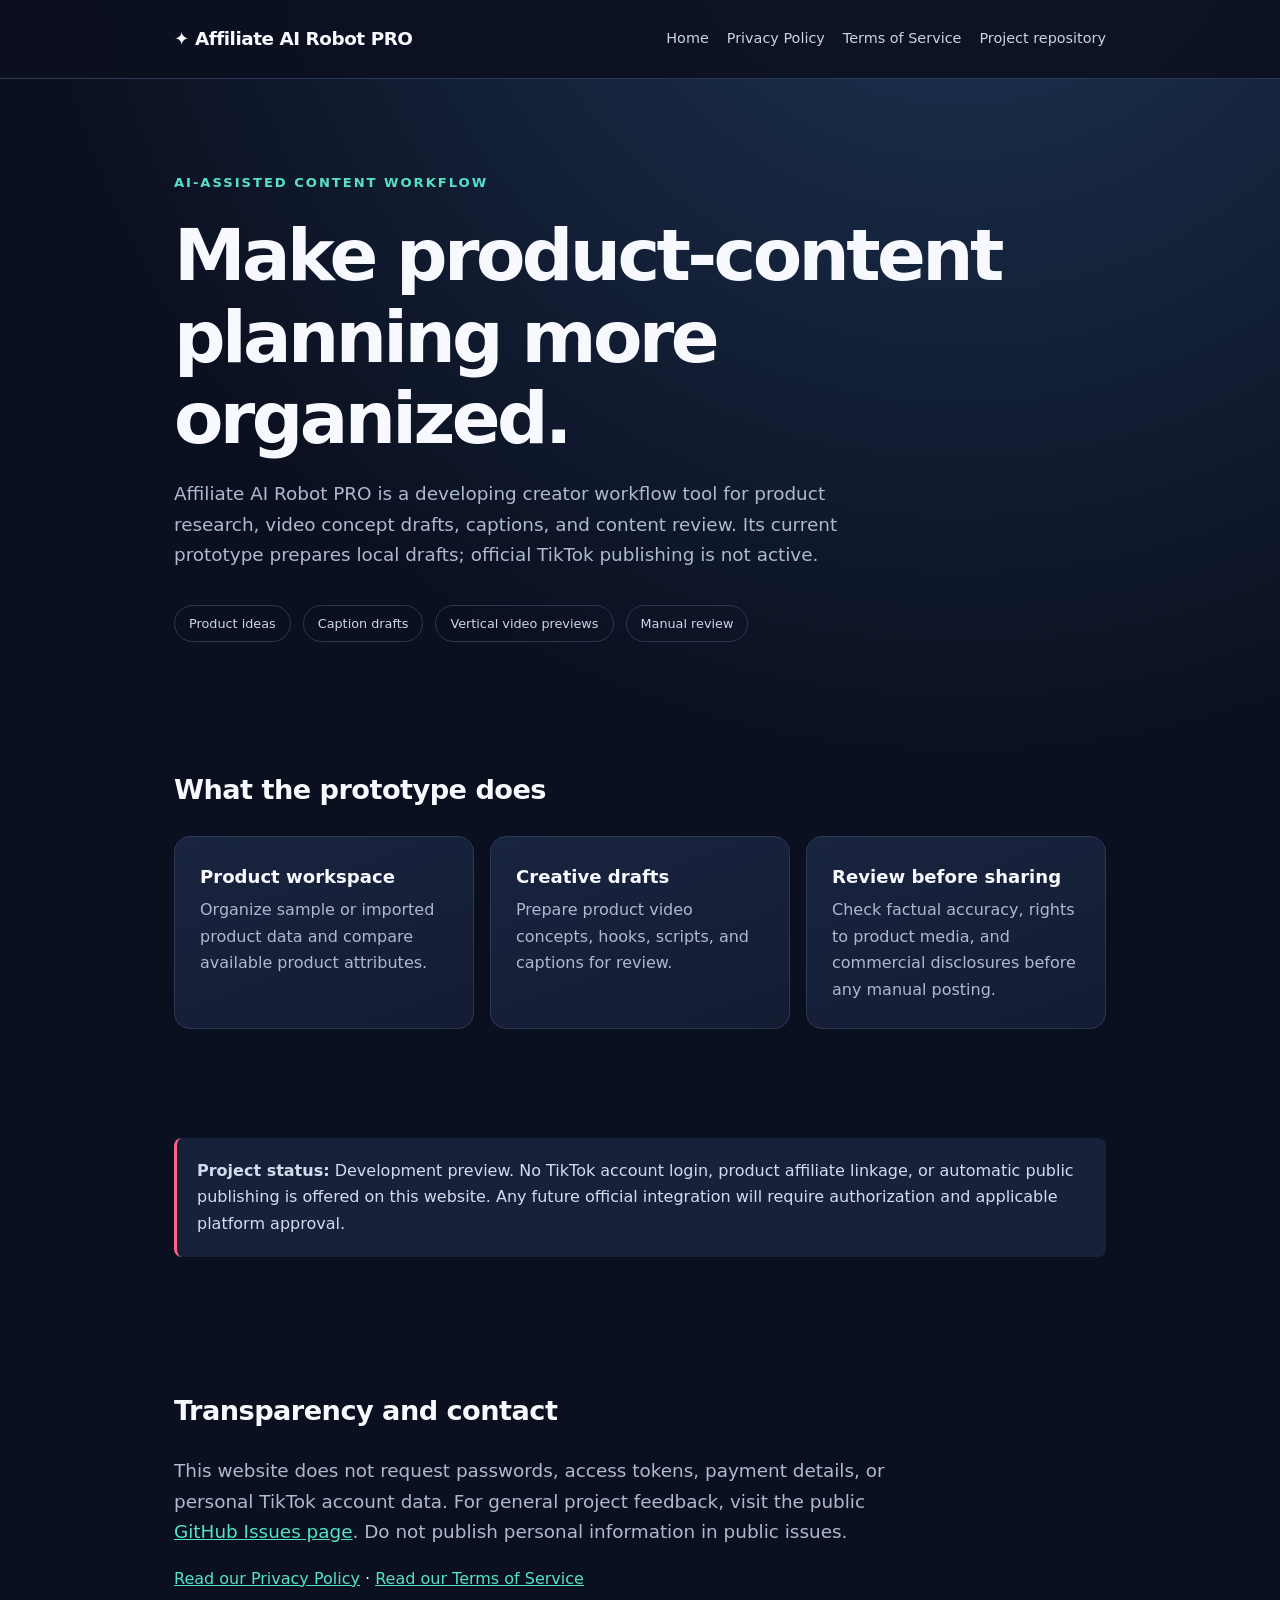
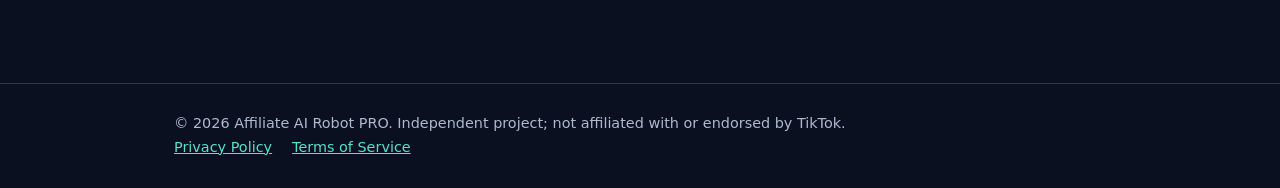
==== index.html @ 1ed5e054 "Add files via upload" ====
<!doctype html>
<html lang="en"><head><meta charset="utf-8"><meta name="viewport" content="width=device-width,initial-scale=1"><meta name="description" content="Independent AI-assisted creator workflow project in development."><title>Home | Affiliate AI Robot PRO</title><link rel="stylesheet" href="/style.css"></head><body>
<header><nav class="wrap"><a href="/" class="brand">✦ Affiliate AI Robot PRO</a><div class="links"><a href="/">Home</a><a href="/privacy.html">Privacy Policy</a><a href="/terms.html">Terms of Service</a><a href="https://github.com/matrasz/matrasz.github.io">Project repository</a></div></nav></header>
<main><div class="wrap"><section class="hero"><span class="eyebrow">AI-assisted content workflow</span><h1>Make product-content planning more organized.</h1><p class="lead">Affiliate AI Robot PRO is a developing creator workflow tool for product research, video concept drafts, captions, and content review. Its current prototype prepares local drafts; official TikTok publishing is not active.</p><div class="chips"><span class="pill">Product ideas</span><span class="pill">Caption drafts</span><span class="pill">Vertical video previews</span><span class="pill">Manual review</span></div></section><section class="section" id="features"><h2>What the prototype does</h2><div class="grid"><article class="panel"><h3>Product workspace</h3><p>Organize sample or imported product data and compare available product attributes.</p></article><article class="panel"><h3>Creative drafts</h3><p>Prepare product video concepts, hooks, scripts, and captions for review.</p></article><article class="panel"><h3>Review before sharing</h3><p>Check factual accuracy, rights to product media, and commercial disclosures before any manual posting.</p></article></div></section><section class="section"><div class="note"><strong>Project status:</strong> Development preview. No TikTok account login, product affiliate linkage, or automatic public publishing is offered on this website. Any future official integration will require authorization and applicable platform approval.</div></section><section class="section"><h2>Transparency and contact</h2><p class="lead">This website does not request passwords, access tokens, payment details, or personal TikTok account data. For general project feedback, visit the public <a href="https://github.com/matrasz/matrasz.github.io/issues">GitHub Issues page</a>. Do not publish personal information in public issues.</p><p><a href="/privacy.html">Read our Privacy Policy</a> · <a href="/terms.html">Read our Terms of Service</a></p></section></div></main><footer><div class="wrap">© 2026 Affiliate AI Robot PRO. Independent project; not affiliated with or endorsed by TikTok. <div><a href="/privacy.html">Privacy Policy</a><a href="/terms.html">Terms of Service</a></div></div></footer></body></html>
---- style.css ----
:root{color-scheme:dark;--bg:#0b1020;--panel:#141c32;--panel2:#192440;--muted:#aeb9d0;--white:#f7f9ff;--aqua:#55e1ca;--pink:#ff648a;--border:#2b3854}*{box-sizing:border-box}html{scroll-behavior:smooth}body{margin:0;background:radial-gradient(circle at 75% -10%,#1e3555 0%,#0b1020 43%);font:16px/1.65 system-ui,-apple-system,Segoe UI,Roboto,sans-serif;color:var(--white)}a{color:var(--aqua)}.wrap{max-width:980px;padding:0 24px;margin:auto}header{border-bottom:1px solid var(--border);background:#0b1020dc}nav{display:flex;align-items:center;justify-content:space-between;gap:14px;min-height:78px}nav .brand{font-size:1.15rem;font-weight:800;text-decoration:none;color:var(--white);letter-spacing:-.025em}nav .links{display:flex;gap:18px;flex-wrap:wrap}nav .links a{text-decoration:none;color:#cad3e4;font-size:.9rem}nav .links a:hover{color:var(--aqua)}.hero{padding:90px 0 70px}.eyebrow{color:var(--aqua);font-size:.82rem;font-weight:700;letter-spacing:.15em;text-transform:uppercase}.hero h1{max-width:850px;font-size:clamp(2.2rem,6vw,4.5rem);line-height:1.13;letter-spacing:-.05em;margin:20px 0}.lead{font-size:1.15rem;max-width:720px;color:var(--muted)}.pill{border:1px solid var(--border);border-radius:999px;padding:7px 14px;display:inline-block;color:#cbd7e9;font-size:.8rem}.chips{display:flex;gap:12px;flex-wrap:wrap;margin-top:34px}.section{padding:34px 0 75px}h2{font-size:1.7rem;letter-spacing:-.02em}h3{margin:0 0 6px;font-size:1.13rem}.grid{display:grid;grid-template-columns:repeat(3,1fr);gap:16px}.panel{padding:25px;background:linear-gradient(160deg,var(--panel2),var(--panel));border:1px solid var(--border);border-radius:16px}.panel p{color:var(--muted);margin:0}.note{padding:20px;border-left:3px solid var(--pink);background:#18213a;border-radius:8px;color:#d3dcee}.document{padding:46px 0 80px;max-width:800px}.document h1{font-size:2.3rem;line-height:1.2}.document h2{font-size:1.25rem;padding-top:16px}.document p,.document li{color:#d3ddef}.document ul{padding-left:24px}footer{border-top:1px solid var(--border);padding:28px 0;color:var(--muted);font-size:.9rem}footer a{margin-right:20px}code{color:#ffb0c4} @media(max-width:700px){.grid{grid-template-columns:1fr}nav{align-items:flex-start;flex-direction:column;padding:18px 0}nav .links{gap:13px}.hero{padding-top:56px}.document{padding-top:36px}}
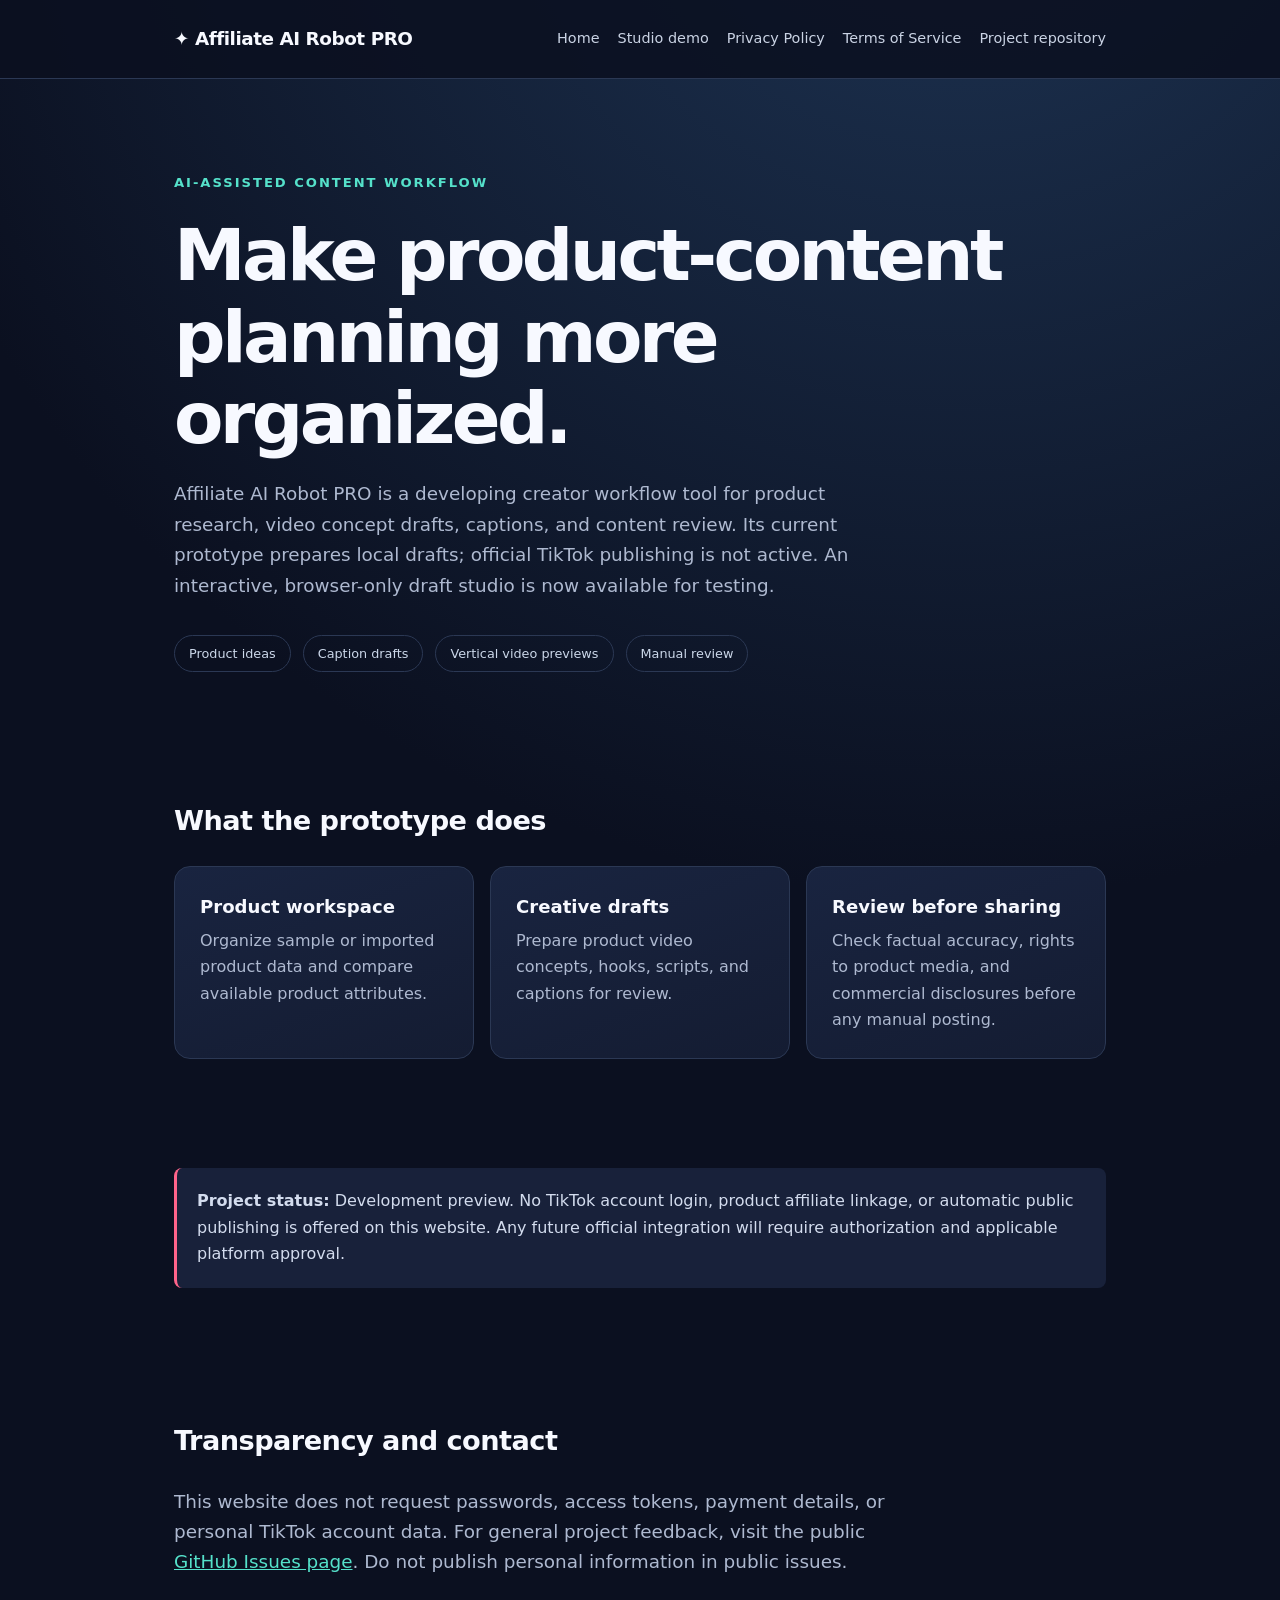
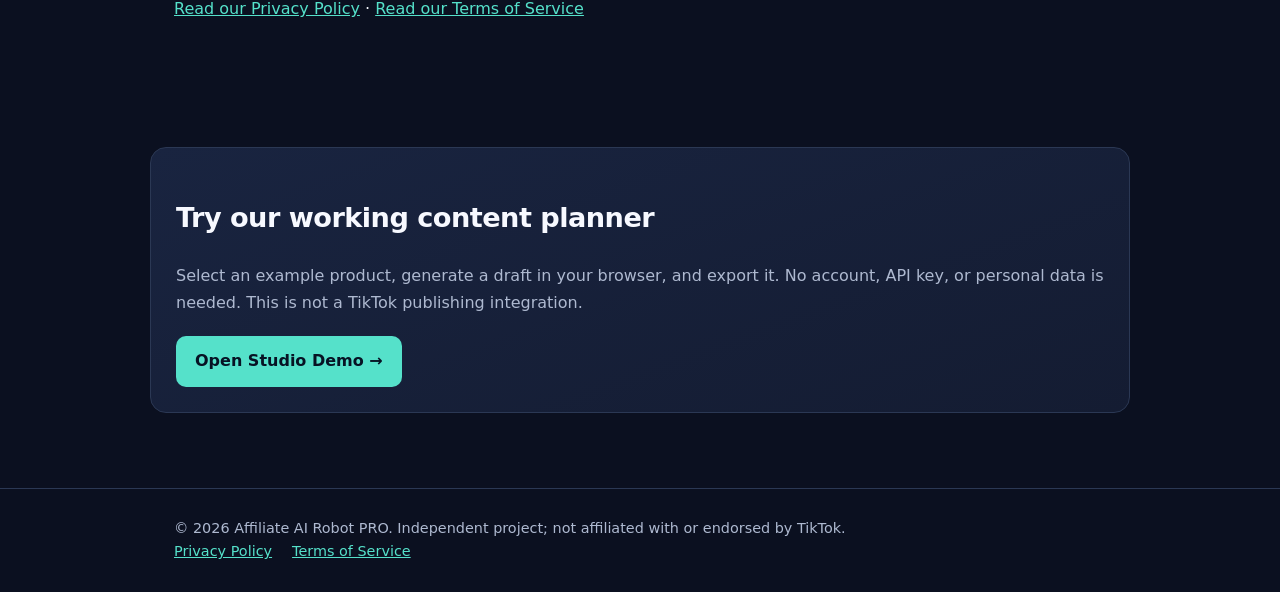
==== commit 2c581348: "Update Affiliate AI Robot PRO v0.3" ====
--- a/index.html
+++ b/index.html
@@ -1,4 +1,4 @@
 <!doctype html>
 <html lang="en"><head><meta charset="utf-8"><meta name="viewport" content="width=device-width,initial-scale=1"><meta name="description" content="Independent AI-assisted creator workflow project in development."><title>Home | Affiliate AI Robot PRO</title><link rel="stylesheet" href="/style.css"></head><body>
-<header><nav class="wrap"><a href="/" class="brand">✦ Affiliate AI Robot PRO</a><div class="links"><a href="/">Home</a><a href="/privacy.html">Privacy Policy</a><a href="/terms.html">Terms of Service</a><a href="https://github.com/matrasz/matrasz.github.io">Project repository</a></div></nav></header>
-<main><div class="wrap"><section class="hero"><span class="eyebrow">AI-assisted content workflow</span><h1>Make product-content planning more organized.</h1><p class="lead">Affiliate AI Robot PRO is a developing creator workflow tool for product research, video concept drafts, captions, and content review. Its current prototype prepares local drafts; official TikTok publishing is not active.</p><div class="chips"><span class="pill">Product ideas</span><span class="pill">Caption drafts</span><span class="pill">Vertical video previews</span><span class="pill">Manual review</span></div></section><section class="section" id="features"><h2>What the prototype does</h2><div class="grid"><article class="panel"><h3>Product workspace</h3><p>Organize sample or imported product data and compare available product attributes.</p></article><article class="panel"><h3>Creative drafts</h3><p>Prepare product video concepts, hooks, scripts, and captions for review.</p></article><article class="panel"><h3>Review before sharing</h3><p>Check factual accuracy, rights to product media, and commercial disclosures before any manual posting.</p></article></div></section><section class="section"><div class="note"><strong>Project status:</strong> Development preview. No TikTok account login, product affiliate linkage, or automatic public publishing is offered on this website. Any future official integration will require authorization and applicable platform approval.</div></section><section class="section"><h2>Transparency and contact</h2><p class="lead">This website does not request passwords, access tokens, payment details, or personal TikTok account data. For general project feedback, visit the public <a href="https://github.com/matrasz/matrasz.github.io/issues">GitHub Issues page</a>. Do not publish personal information in public issues.</p><p><a href="/privacy.html">Read our Privacy Policy</a> · <a href="/terms.html">Read our Terms of Service</a></p></section></div></main><footer><div class="wrap">© 2026 Affiliate AI Robot PRO. Independent project; not affiliated with or endorsed by TikTok. <div><a href="/privacy.html">Privacy Policy</a><a href="/terms.html">Terms of Service</a></div></div></footer></body></html>+<header><nav class="wrap"><a href="/" class="brand">✦ Affiliate AI Robot PRO</a><div class="links"><a href="/">Home</a><a href="/studio.html">Studio demo</a><a href="/privacy.html">Privacy Policy</a><a href="/terms.html">Terms of Service</a><a href="https://github.com/matrasz/matrasz.github.io">Project repository</a></div></nav></header>
+<main><div class="wrap"><section class="hero"><span class="eyebrow">AI-assisted content workflow</span><h1>Make product-content planning more organized.</h1><p class="lead">Affiliate AI Robot PRO is a developing creator workflow tool for product research, video concept drafts, captions, and content review. Its current prototype prepares local drafts; official TikTok publishing is not active. An interactive, browser-only draft studio is now available for testing.</p><div class="chips"><span class="pill">Product ideas</span><span class="pill">Caption drafts</span><span class="pill">Vertical video previews</span><span class="pill">Manual review</span></div></section><section class="section" id="features"><h2>What the prototype does</h2><div class="grid"><article class="panel"><h3>Product workspace</h3><p>Organize sample or imported product data and compare available product attributes.</p></article><article class="panel"><h3>Creative drafts</h3><p>Prepare product video concepts, hooks, scripts, and captions for review.</p></article><article class="panel"><h3>Review before sharing</h3><p>Check factual accuracy, rights to product media, and commercial disclosures before any manual posting.</p></article></div></section><section class="section"><div class="note"><strong>Project status:</strong> Development preview. No TikTok account login, product affiliate linkage, or automatic public publishing is offered on this website. Any future official integration will require authorization and applicable platform approval.</div></section><section class="section"><h2>Transparency and contact</h2><p class="lead">This website does not request passwords, access tokens, payment details, or personal TikTok account data. For general project feedback, visit the public <a href="https://github.com/matrasz/matrasz.github.io/issues">GitHub Issues page</a>. Do not publish personal information in public issues.</p><p><a href="/privacy.html">Read our Privacy Policy</a> · <a href="/terms.html">Read our Terms of Service</a></p></section></div><section class="wrap section"><div class="panel"><h2>Try our working content planner</h2><p>Select an example product, generate a draft in your browser, and export it. No account, API key, or personal data is needed. This is not a TikTok publishing integration.</p><p style="margin-top:20px"><a class="cta" href="/studio.html">Open Studio Demo →</a></p></div></section></main><footer><div class="wrap">© 2026 Affiliate AI Robot PRO. Independent project; not affiliated with or endorsed by TikTok. <div><a href="/privacy.html">Privacy Policy</a><a href="/terms.html">Terms of Service</a></div></div></footer></body></html>
--- a/style.css
+++ b/style.css
@@ -1,2 +1,4 @@
 
 :root{color-scheme:dark;--bg:#0b1020;--panel:#141c32;--panel2:#192440;--muted:#aeb9d0;--white:#f7f9ff;--aqua:#55e1ca;--pink:#ff648a;--border:#2b3854}*{box-sizing:border-box}html{scroll-behavior:smooth}body{margin:0;background:radial-gradient(circle at 75% -10%,#1e3555 0%,#0b1020 43%);font:16px/1.65 system-ui,-apple-system,Segoe UI,Roboto,sans-serif;color:var(--white)}a{color:var(--aqua)}.wrap{max-width:980px;padding:0 24px;margin:auto}header{border-bottom:1px solid var(--border);background:#0b1020dc}nav{display:flex;align-items:center;justify-content:space-between;gap:14px;min-height:78px}nav .brand{font-size:1.15rem;font-weight:800;text-decoration:none;color:var(--white);letter-spacing:-.025em}nav .links{display:flex;gap:18px;flex-wrap:wrap}nav .links a{text-decoration:none;color:#cad3e4;font-size:.9rem}nav .links a:hover{color:var(--aqua)}.hero{padding:90px 0 70px}.eyebrow{color:var(--aqua);font-size:.82rem;font-weight:700;letter-spacing:.15em;text-transform:uppercase}.hero h1{max-width:850px;font-size:clamp(2.2rem,6vw,4.5rem);line-height:1.13;letter-spacing:-.05em;margin:20px 0}.lead{font-size:1.15rem;max-width:720px;color:var(--muted)}.pill{border:1px solid var(--border);border-radius:999px;padding:7px 14px;display:inline-block;color:#cbd7e9;font-size:.8rem}.chips{display:flex;gap:12px;flex-wrap:wrap;margin-top:34px}.section{padding:34px 0 75px}h2{font-size:1.7rem;letter-spacing:-.02em}h3{margin:0 0 6px;font-size:1.13rem}.grid{display:grid;grid-template-columns:repeat(3,1fr);gap:16px}.panel{padding:25px;background:linear-gradient(160deg,var(--panel2),var(--panel));border:1px solid var(--border);border-radius:16px}.panel p{color:var(--muted);margin:0}.note{padding:20px;border-left:3px solid var(--pink);background:#18213a;border-radius:8px;color:#d3dcee}.document{padding:46px 0 80px;max-width:800px}.document h1{font-size:2.3rem;line-height:1.2}.document h2{font-size:1.25rem;padding-top:16px}.document p,.document li{color:#d3ddef}.document ul{padding-left:24px}footer{border-top:1px solid var(--border);padding:28px 0;color:var(--muted);font-size:.9rem}footer a{margin-right:20px}code{color:#ffb0c4} @media(max-width:700px){.grid{grid-template-columns:1fr}nav{align-items:flex-start;flex-direction:column;padding:18px 0}nav .links{gap:13px}.hero{padding-top:56px}.document{padding-top:36px}}
+
+.cta{display:inline-block;background:var(--aqua);color:#071324;padding:12px 19px;border-radius:10px;text-decoration:none;font-weight:800}.field{display:block;color:#cdd8e9;font-weight:650;margin-bottom:7px}.form-grid{display:grid;grid-template-columns:1fr 1fr;gap:16px}.control{width:100%;border:1px solid #4c6080;border-radius:10px;background:#0d162b;color:white;padding:12px;font:inherit}.control:focus{outline:2px solid var(--aqua)}.output{white-space:pre-wrap;line-height:1.8;overflow-wrap:anywhere;border:1px solid var(--border);background:#091123;padding:20px;border-radius:12px;min-height:120px}.action{border:1px solid #38506b;color:#f7f9ff;background:#202e4c;border-radius:10px;padding:12px 20px;font-weight:700;cursor:pointer}.action.primary{background:var(--aqua);color:#061522}.action:disabled{opacity:.45}.label-note{color:var(--muted);font-size:.89rem;margin-top:8px}.actions{display:flex;gap:12px;flex-wrap:wrap;margin-top:18px}.status{padding:10px 0;color:var(--aqua);font-size:.9rem} @media(max-width:700px){.form-grid{grid-template-columns:1fr}}
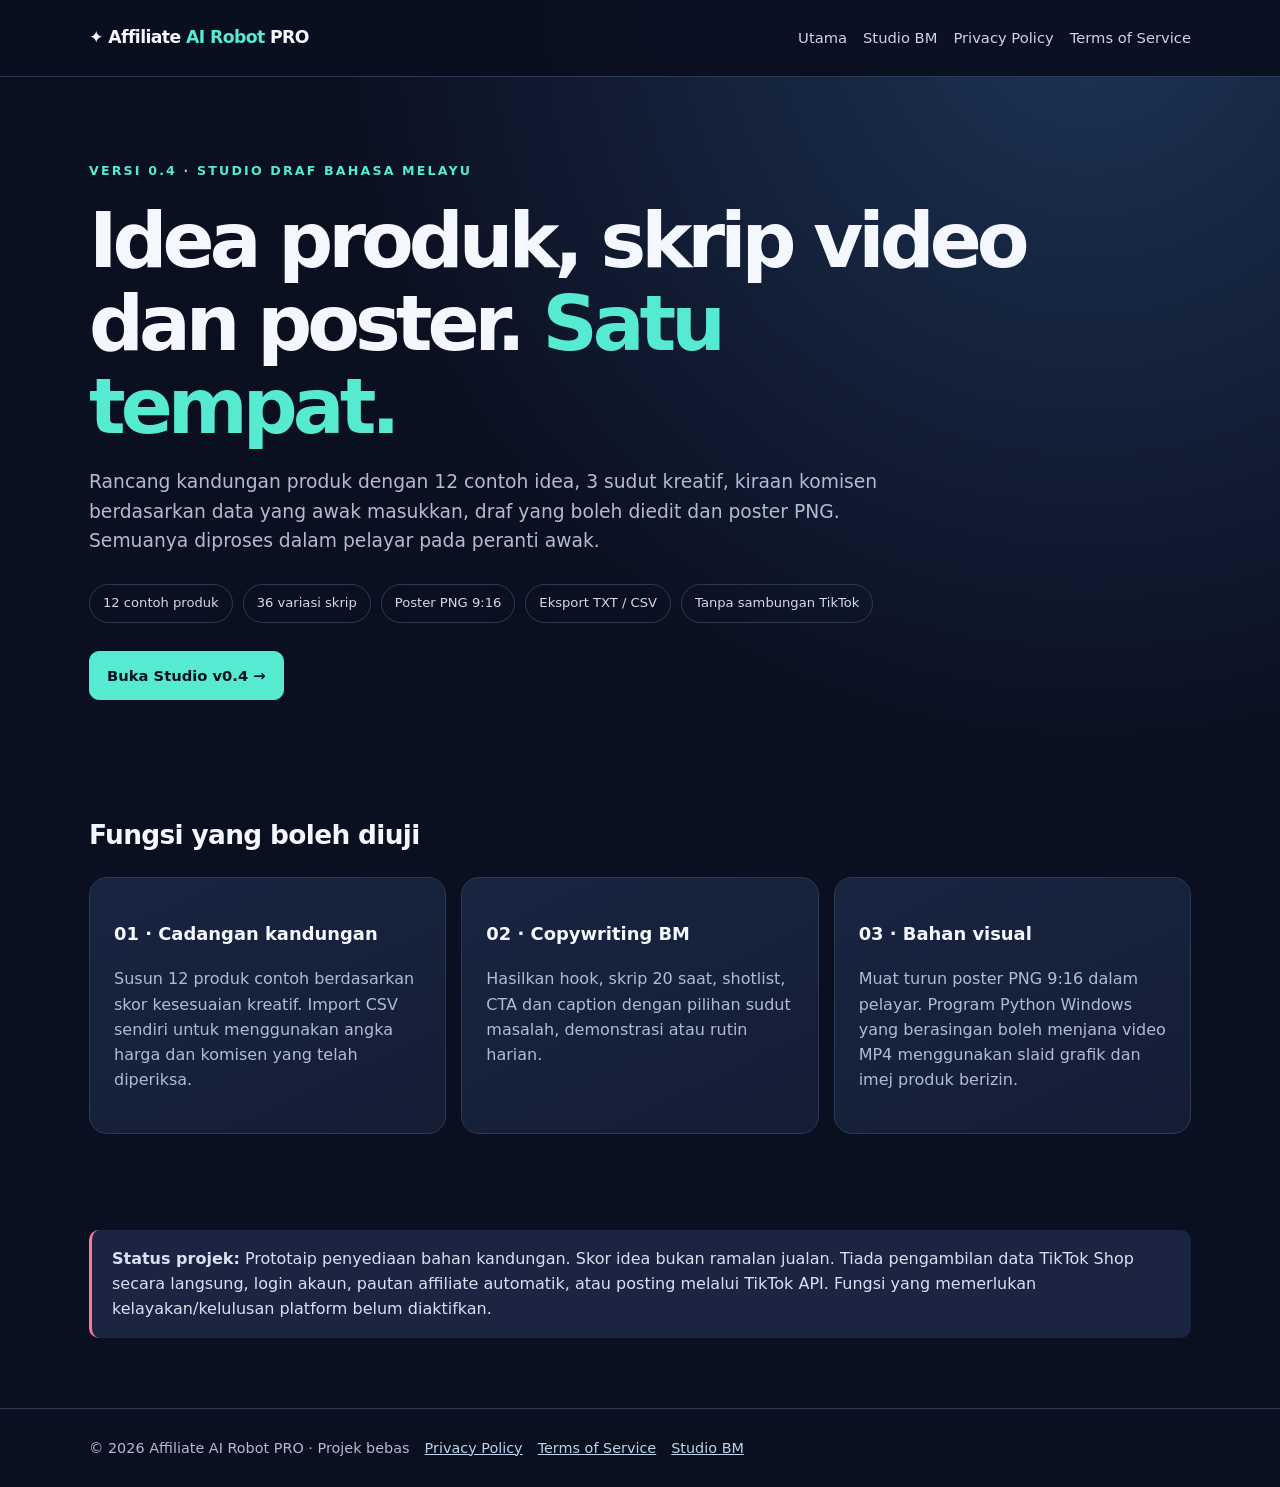
==== commit 8a310145: "Update Affiliate AI Robot PRO v0.4" ====
--- a/index.html
+++ b/index.html
@@ -1,4 +1,6 @@
-<!doctype html>
-<html lang="en"><head><meta charset="utf-8"><meta name="viewport" content="width=device-width,initial-scale=1"><meta name="description" content="Independent AI-assisted creator workflow project in development."><title>Home | Affiliate AI Robot PRO</title><link rel="stylesheet" href="/style.css"></head><body>
-<header><nav class="wrap"><a href="/" class="brand">✦ Affiliate AI Robot PRO</a><div class="links"><a href="/">Home</a><a href="/studio.html">Studio demo</a><a href="/privacy.html">Privacy Policy</a><a href="/terms.html">Terms of Service</a><a href="https://github.com/matrasz/matrasz.github.io">Project repository</a></div></nav></header>
-<main><div class="wrap"><section class="hero"><span class="eyebrow">AI-assisted content workflow</span><h1>Make product-content planning more organized.</h1><p class="lead">Affiliate AI Robot PRO is a developing creator workflow tool for product research, video concept drafts, captions, and content review. Its current prototype prepares local drafts; official TikTok publishing is not active. An interactive, browser-only draft studio is now available for testing.</p><div class="chips"><span class="pill">Product ideas</span><span class="pill">Caption drafts</span><span class="pill">Vertical video previews</span><span class="pill">Manual review</span></div></section><section class="section" id="features"><h2>What the prototype does</h2><div class="grid"><article class="panel"><h3>Product workspace</h3><p>Organize sample or imported product data and compare available product attributes.</p></article><article class="panel"><h3>Creative drafts</h3><p>Prepare product video concepts, hooks, scripts, and captions for review.</p></article><article class="panel"><h3>Review before sharing</h3><p>Check factual accuracy, rights to product media, and commercial disclosures before any manual posting.</p></article></div></section><section class="section"><div class="note"><strong>Project status:</strong> Development preview. No TikTok account login, product affiliate linkage, or automatic public publishing is offered on this website. Any future official integration will require authorization and applicable platform approval.</div></section><section class="section"><h2>Transparency and contact</h2><p class="lead">This website does not request passwords, access tokens, payment details, or personal TikTok account data. For general project feedback, visit the public <a href="https://github.com/matrasz/matrasz.github.io/issues">GitHub Issues page</a>. Do not publish personal information in public issues.</p><p><a href="/privacy.html">Read our Privacy Policy</a> · <a href="/terms.html">Read our Terms of Service</a></p></section></div><section class="wrap section"><div class="panel"><h2>Try our working content planner</h2><p>Select an example product, generate a draft in your browser, and export it. No account, API key, or personal data is needed. This is not a TikTok publishing integration.</p><p style="margin-top:20px"><a class="cta" href="/studio.html">Open Studio Demo →</a></p></div></section></main><footer><div class="wrap">© 2026 Affiliate AI Robot PRO. Independent project; not affiliated with or endorsed by TikTok. <div><a href="/privacy.html">Privacy Policy</a><a href="/terms.html">Terms of Service</a></div></div></footer></body></html>+<!doctype html><html lang="ms"><head><meta charset="utf-8"><meta name="viewport" content="width=device-width, initial-scale=1"><meta name="description" content="Affiliate AI Robot PRO: studio draf promosi produk Bahasa Melayu yang berjalan dalam pelayar."><title>Affiliate AI Robot PRO · v0.4</title><link rel="stylesheet" href="/style.css"></head><body>
+<header><nav class="wrap"><a class="brand" href="/">✦ Affiliate <b>AI Robot</b> PRO</a><div class="links"><a href="/">Utama</a><a href="/studio.html">Studio BM</a><a href="/privacy.html">Privacy Policy</a><a href="/terms.html">Terms of Service</a></div></nav></header>
+<main class="wrap"><section class="hero"><span class="eyebrow">Versi 0.4 · Studio Draf Bahasa Melayu</span><h1>Idea produk, skrip video dan poster. <em>Satu tempat.</em></h1><p class="lead">Rancang kandungan produk dengan 12 contoh idea, 3 sudut kreatif, kiraan komisen berdasarkan data yang awak masukkan, draf yang boleh diedit dan poster PNG. Semuanya diproses dalam pelayar pada peranti awak.</p><div class="chips"><span class="pill">12 contoh produk</span><span class="pill">36 variasi skrip</span><span class="pill">Poster PNG 9:16</span><span class="pill">Eksport TXT / CSV</span><span class="pill">Tanpa sambungan TikTok</span></div><a class="button primary" href="/studio.html">Buka Studio v0.4 →</a></section>
+<section class="section"><h2>Fungsi yang boleh diuji</h2><div class="grid"><article class="panel"><h3>01 · Cadangan kandungan</h3><p>Susun 12 produk contoh berdasarkan skor kesesuaian kreatif. Import CSV sendiri untuk menggunakan angka harga dan komisen yang telah diperiksa.</p></article><article class="panel"><h3>02 · Copywriting BM</h3><p>Hasilkan hook, skrip 20 saat, shotlist, CTA dan caption dengan pilihan sudut masalah, demonstrasi atau rutin harian.</p></article><article class="panel"><h3>03 · Bahan visual</h3><p>Muat turun poster PNG 9:16 dalam pelayar. Program Python Windows yang berasingan boleh menjana video MP4 menggunakan slaid grafik dan imej produk berizin.</p></article></div></section>
+<section class="section"><div class="note"><strong>Status projek:</strong> Prototaip penyediaan bahan kandungan. Skor idea bukan ramalan jualan. Tiada pengambilan data TikTok Shop secara langsung, login akaun, pautan affiliate automatik, atau posting melalui TikTok API. Fungsi yang memerlukan kelayakan/kelulusan platform belum diaktifkan.</div></section></main>
+<footer><div class="wrap footlinks"><span>© 2026 Affiliate AI Robot PRO · Projek bebas</span><a href="/privacy.html">Privacy Policy</a><a href="/terms.html">Terms of Service</a><a href="/studio.html">Studio BM</a></div></footer></body></html>
--- a/style.css
+++ b/style.css
@@ -1,4 +1 @@
-
-:root{color-scheme:dark;--bg:#0b1020;--panel:#141c32;--panel2:#192440;--muted:#aeb9d0;--white:#f7f9ff;--aqua:#55e1ca;--pink:#ff648a;--border:#2b3854}*{box-sizing:border-box}html{scroll-behavior:smooth}body{margin:0;background:radial-gradient(circle at 75% -10%,#1e3555 0%,#0b1020 43%);font:16px/1.65 system-ui,-apple-system,Segoe UI,Roboto,sans-serif;color:var(--white)}a{color:var(--aqua)}.wrap{max-width:980px;padding:0 24px;margin:auto}header{border-bottom:1px solid var(--border);background:#0b1020dc}nav{display:flex;align-items:center;justify-content:space-between;gap:14px;min-height:78px}nav .brand{font-size:1.15rem;font-weight:800;text-decoration:none;color:var(--white);letter-spacing:-.025em}nav .links{display:flex;gap:18px;flex-wrap:wrap}nav .links a{text-decoration:none;color:#cad3e4;font-size:.9rem}nav .links a:hover{color:var(--aqua)}.hero{padding:90px 0 70px}.eyebrow{color:var(--aqua);font-size:.82rem;font-weight:700;letter-spacing:.15em;text-transform:uppercase}.hero h1{max-width:850px;font-size:clamp(2.2rem,6vw,4.5rem);line-height:1.13;letter-spacing:-.05em;margin:20px 0}.lead{font-size:1.15rem;max-width:720px;color:var(--muted)}.pill{border:1px solid var(--border);border-radius:999px;padding:7px 14px;display:inline-block;color:#cbd7e9;font-size:.8rem}.chips{display:flex;gap:12px;flex-wrap:wrap;margin-top:34px}.section{padding:34px 0 75px}h2{font-size:1.7rem;letter-spacing:-.02em}h3{margin:0 0 6px;font-size:1.13rem}.grid{display:grid;grid-template-columns:repeat(3,1fr);gap:16px}.panel{padding:25px;background:linear-gradient(160deg,var(--panel2),var(--panel));border:1px solid var(--border);border-radius:16px}.panel p{color:var(--muted);margin:0}.note{padding:20px;border-left:3px solid var(--pink);background:#18213a;border-radius:8px;color:#d3dcee}.document{padding:46px 0 80px;max-width:800px}.document h1{font-size:2.3rem;line-height:1.2}.document h2{font-size:1.25rem;padding-top:16px}.document p,.document li{color:#d3ddef}.document ul{padding-left:24px}footer{border-top:1px solid var(--border);padding:28px 0;color:var(--muted);font-size:.9rem}footer a{margin-right:20px}code{color:#ffb0c4} @media(max-width:700px){.grid{grid-template-columns:1fr}nav{align-items:flex-start;flex-direction:column;padding:18px 0}nav .links{gap:13px}.hero{padding-top:56px}.document{padding-top:36px}}
-
-.cta{display:inline-block;background:var(--aqua);color:#071324;padding:12px 19px;border-radius:10px;text-decoration:none;font-weight:800}.field{display:block;color:#cdd8e9;font-weight:650;margin-bottom:7px}.form-grid{display:grid;grid-template-columns:1fr 1fr;gap:16px}.control{width:100%;border:1px solid #4c6080;border-radius:10px;background:#0d162b;color:white;padding:12px;font:inherit}.control:focus{outline:2px solid var(--aqua)}.output{white-space:pre-wrap;line-height:1.8;overflow-wrap:anywhere;border:1px solid var(--border);background:#091123;padding:20px;border-radius:12px;min-height:120px}.action{border:1px solid #38506b;color:#f7f9ff;background:#202e4c;border-radius:10px;padding:12px 20px;font-weight:700;cursor:pointer}.action.primary{background:var(--aqua);color:#061522}.action:disabled{opacity:.45}.label-note{color:var(--muted);font-size:.89rem;margin-top:8px}.actions{display:flex;gap:12px;flex-wrap:wrap;margin-top:18px}.status{padding:10px 0;color:var(--aqua);font-size:.9rem} @media(max-width:700px){.form-grid{grid-template-columns:1fr}}
+:root{color-scheme:dark;--bg:#0b1020;--panel:#141d34;--panel2:#182541;--line:#2e3a54;--text:#f5f7ff;--muted:#afbcd3;--mint:#56ead0;--pink:#ff769b;--blue:#7aa8ff;--chip:#263753}*{box-sizing:border-box}html{scroll-behavior:smooth}body{margin:0;background:radial-gradient(circle at 85% 0%,#1d3355 0%,var(--bg) 41%);font:16px/1.58 system-ui,-apple-system,Segoe UI,Roboto,sans-serif;color:var(--text)}a{color:var(--mint)}.wrap{max-width:1150px;margin:auto;padding:0 24px}header{background:#0a1020ed;border-bottom:1px solid var(--line);position:sticky;top:0;z-index:10}nav{min-height:76px;display:flex;align-items:center;justify-content:space-between;gap:15px}.brand{font-size:1.08rem;font-weight:800;letter-spacing:-.035em;color:var(--text);text-decoration:none}.brand b{color:var(--mint)}.links{display:flex;gap:16px;flex-wrap:wrap}.links a{text-decoration:none;color:#cbd5e7;font-size:.92rem}.links a:hover{color:var(--mint)}.hero{padding:80px 0 66px}.hero h1{font-size:clamp(2.25rem,6.3vw,4.8rem);line-height:1.08;max-width:950px;letter-spacing:-.065em;margin:18px 0}.hero h1 em{font-style:normal;color:var(--mint)}.eyebrow{font-size:.79rem;text-transform:uppercase;letter-spacing:.17em;color:var(--mint);font-weight:800}.lead{color:var(--muted);font-size:1.17rem;max-width:820px}.section{padding:26px 0 70px}h2{font-size:1.65rem;letter-spacing:-.025em}h3{font-size:1.12rem}p{margin-top:.65em}.grid{display:grid;grid-template-columns:repeat(3,1fr);gap:15px}.panel{border:1px solid var(--line);background:linear-gradient(155deg,var(--panel2),var(--panel));border-radius:18px;padding:24px}.panel p{color:var(--muted)}.note{border-left:3px solid var(--pink);background:#1b2440;padding:16px 20px;border-radius:10px;color:#d8e1f2}.chips{display:flex;gap:10px;flex-wrap:wrap;margin:28px 0}.pill{display:inline-block;border:1px solid var(--line);border-radius:999px;padding:8px 13px;color:#d0dbeb;font-size:.82rem}.button,.action{cursor:pointer;display:inline-flex;align-items:center;justify-content:center;gap:7px;padding:12px 17px;border:1px solid #3d4d6c;color:var(--text);background:#223151;border-radius:10px;text-decoration:none;font-weight:700;font-size:.92rem;min-height:44px}.button.primary,.action.primary{background:var(--mint);color:#071322;border-color:var(--mint)}.action:hover,.button:hover{filter:brightness(1.09)}.action:disabled{cursor:not-allowed;opacity:.42}.document{max-width:840px;padding-top:44px;padding-bottom:75px}.document h1{font-size:2.4rem;line-height:1.1}.document h2{font-size:1.3rem;margin-top:38px}.document p,.document li{color:#d2ddee}.document li{margin-bottom:7px}.document code{overflow-wrap:anywhere;color:#ffb4c8}.shell{padding:34px 0 80px}.page-title{margin:10px 0 6px;font-size:clamp(2rem,4vw,3rem);letter-spacing:-.045em}.sub{max-width:950px;color:var(--muted);margin:5px 0 25px}.dash{display:grid;grid-template-columns:1fr 1fr;gap:18px}.field{display:block;margin-bottom:6px;font-size:.87rem;color:#d9e4f7;font-weight:700}.control{width:100%;padding:12px 14px;min-height:46px;background:#0d182c;border:1px solid #3b4f74;border-radius:10px;color:var(--text);font:inherit}.control:focus{outline:2px solid var(--mint);outline-offset:2px}.control::placeholder{color:#8d9eb8}.control.small{font-size:.9rem}.form-grid{display:grid;grid-template-columns:1fr 1fr;gap:18px}.span2{grid-column:span 2}.actions{display:flex;gap:9px;flex-wrap:wrap;margin-top:17px}.hint{color:var(--muted);font-size:.84rem}.status{font-size:.86rem;color:var(--mint);min-height:20px}.statstrip{display:grid;grid-template-columns:repeat(3,1fr);gap:12px;margin:22px 0}.stat{background:#141e33;border:1px solid var(--line);border-radius:13px;padding:13px 17px}.stat strong{display:block;font-size:1.6rem;color:var(--mint);line-height:1.15}.stat span{font-size:.77rem;color:var(--muted)}.tablewrap{overflow:auto;border:1px solid var(--line);border-radius:12px;background:#11192b}table{border-collapse:collapse;width:100%;min-width:630px}th,td{padding:12px;border-bottom:1px solid #2a354c;text-align:left;vertical-align:middle;font-size:.88rem}th{background:#18243e;color:#b6c6e4}tr:last-child td{border-bottom:0}tr:hover td{background:#1a2742}.num{text-align:right;white-space:nowrap}.mini{border:1px solid #47698a;background:#223c50;color:#d9fffa;border-radius:7px;padding:6px 11px;cursor:pointer}.badge-note{font-size:.78rem;border-radius:6px;background:var(--chip);padding:4px 8px;color:#d4e8ff}.result{white-space:pre-wrap;font-size:.94rem;background:#0d1629;padding:18px;border:1px solid var(--line);border-radius:12px;color:#e6edfa;line-height:1.72;max-height:700px;overflow:auto}.product-area{padding-top:28px}.topbar{display:flex;align-items:center;justify-content:space-between;gap:15px;flex-wrap:wrap}.upload{display:inline-block;cursor:pointer}.upload input{position:absolute;width:1px;height:1px;opacity:0;pointer-events:none}.alert{border-radius:10px;padding:13px 17px;background:#24203a;border:1px solid #674765;color:#efcce5;font-size:.91rem}.muted{color:var(--muted)}footer{border-top:1px solid var(--line);padding:28px 0;color:var(--muted);font-size:.9rem}footer .footlinks{display:flex;gap:15px;flex-wrap:wrap}footer a{color:#b9d4eb}.sr-only{position:absolute!important;clip:rect(0,0,0,0);width:1px;height:1px;overflow:hidden}@media(max-width:800px){.dash,.form-grid{grid-template-columns:1fr}.span2{grid-column:auto}.grid,.statstrip{grid-template-columns:1fr}.hero{padding:54px 0}nav{align-items:flex-start;flex-direction:column;padding:16px 0}.shell{padding-top:25px}}
